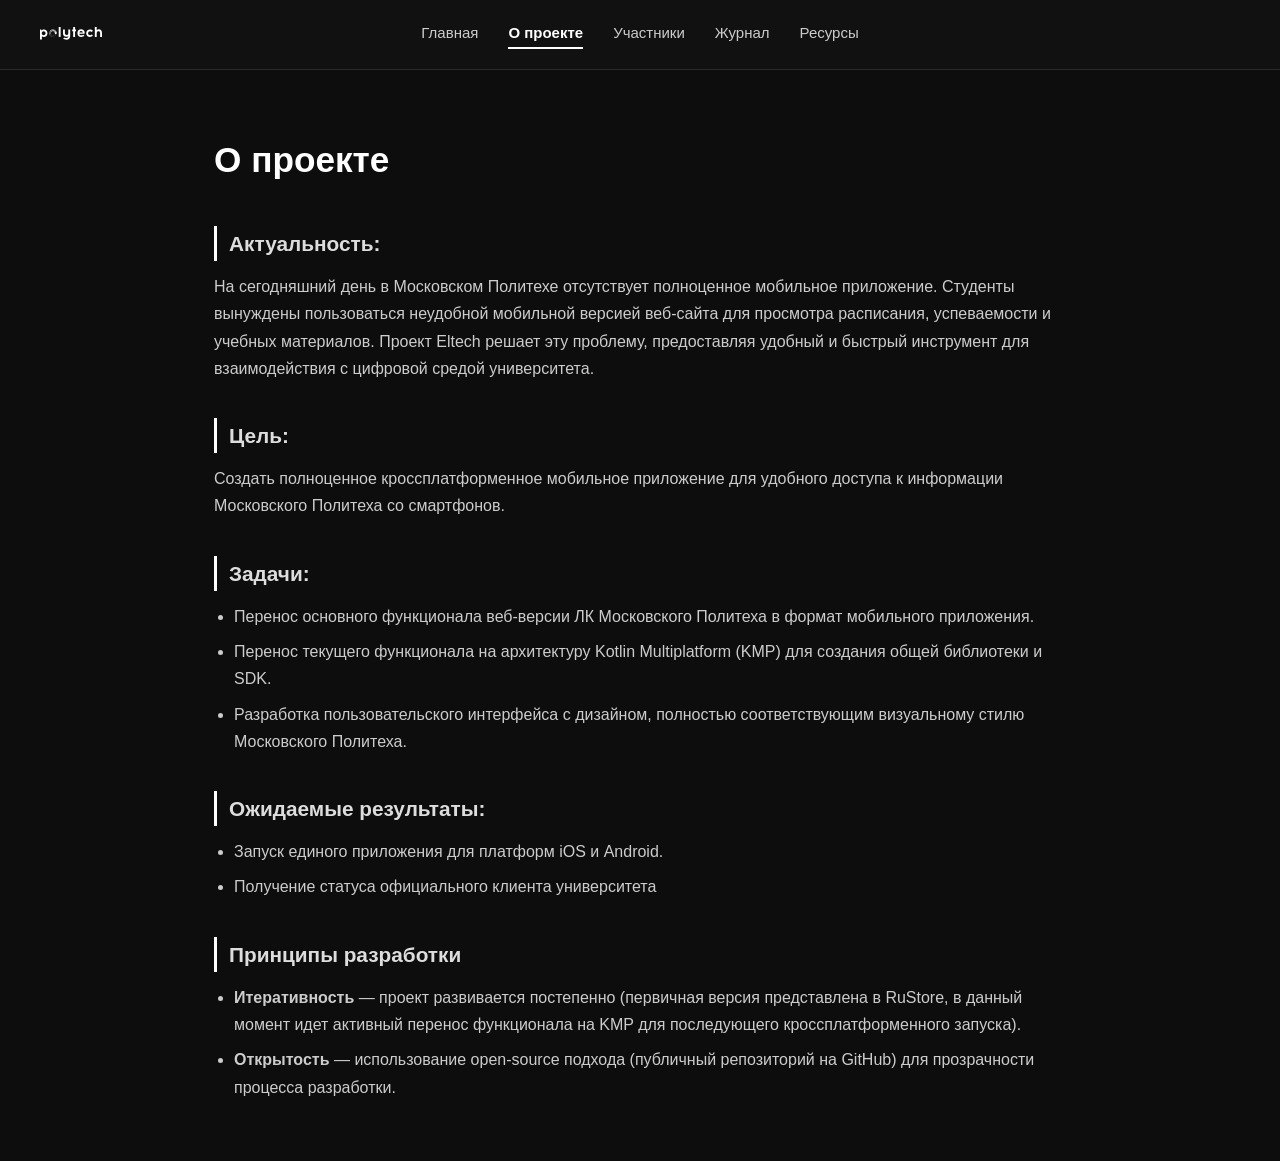
==== about.html @ 54b14ecb "Add files via upload" ====
<!DOCTYPE html>
<html lang="ru">
<head>
    <meta charset="UTF-8">
    <meta name="viewport" content="width=device-width, initial-scale=1.0">
    <title>Eltech - О проекте</title>
    <link rel="stylesheet" href="style.css">
</head>
<body>
    <header>
        <a href="index.html" class="logo">
            <img src="logo.svg" alt="Eltech">
        </a>
        <nav>
            <a href="index.html">Главная</a>
            <a href="about.html" class="active">О проекте</a>
            <a href="members.html">Участники</a>
            <a href="journal.html">Журнал</a>
            <a href="resources.html">Ресурсы</a>
        </nav>
    </header>
    <main>
        <h1>О проекте</h1>
        <h2>Актуальность:</h2>
        <p>
              На сегодняшний день в Московском Политехе отсутствует полноценное мобильное приложение. Студенты вынуждены пользоваться неудобной мобильной версией 
              веб-сайта для просмотра расписания, успеваемости и учебных материалов. Проект Eltech решает эту проблему, предоставляя удобный и быстрый инструмент 
              для взаимодействия с цифровой средой университета.
        </p>

        <h2>Цель:</h2>
        <p>Создать полноценное кроссплатформенное мобильное приложение для удобного доступа к информации Московского Политеха со смартфонов.</p>

        <h2>Задачи:</h2>
        <ul>
            <li>Перенос основного функционала веб-версии ЛК Московского Политеха в формат мобильного приложения.</li>
            <li>Перенос текущего функционала на архитектуру Kotlin Multiplatform (KMP) для создания общей библиотеки и SDK.</li>
            <li>Разработка пользовательского интерфейса с дизайном, полностью соответствующим визуальному стилю Московского Политеха.</li>
        </ul>

        <h2>Ожидаемые результаты:</h2>
        <ul>
            <li>Запуск единого приложения для платформ iOS и Android.</li>
            <li>Получение статуса официального клиента университета</li>
        </ul>

        <h2>Принципы разработки</h2>
        <ul>
            <li><strong>Итеративность</strong> — проект развивается постепенно (первичная версия представлена в RuStore, в данный момент идет активный перенос функционала на KMP для последующего кроссплатформенного запуска).</li>
            <li><strong>Открытость</strong> — использование open-source подхода (публичный репозиторий на GitHub) для прозрачности процесса разработки.</li>
        </ul>
        
    </main>
</body>
</html>
---- style.css ----
/*Общее*/
* {
  margin: 0;
  padding: 0;
  box-sizing: border-box;
}

body {
  background-color: #0d0d0d;
  color: #f0f0f0;
  font-family: Arial, sans-serif;
  font-size: 16px;
  line-height: 1.7;
}

/*Шапка*/
header {
  background-color: #111111;
  border-bottom: 1px solid #2a2a2a;
  padding: 0 40px;
  height: 70px;
  display: grid;
  grid-template-columns: 1fr auto 1fr;
  align-items: center;
  position: sticky;
  top: 0;
  z-index: 100;
}

.logo svg {
  height: 40px;
}

nav {
  display: flex;
  gap: 30px;
}

nav a {
  color: #cccccc;
  text-decoration: none;
  font-size: 15px;
  transition: color 0.2s;
}

nav a:hover {
  color: #ffffff;
  text-decoration: none;
}

nav a.active {
  color: #ffffff;
  font-weight: bold;
  border-bottom: 2px solid #ffffff;
  padding-bottom: 2px;
  text-decoration: none;
}

/*Контент*/
main {
  max-width: 900px;
  margin: 60px auto;
  padding: 0 24px;
}

h1 {
  font-size: 2.2rem;
  margin-bottom: 20px;
  color: #ffffff;
}

h2 {
  font-size: 1.3rem;
  margin-top: 36px;
  margin-bottom: 12px;
  color: #dddddd;
  border-left: 3px solid #ffffff;
  padding-left: 12px;
}

p {
  margin-bottom: 16px;
  color: #cccccc;
}

/*Списки*/
ul {
  margin: 12px 0 20px 20px;
  color: #cccccc;
}

li {
  margin-bottom: 8px;
}

/*Ссылки*/
a {
  color: #aaaaff;
  text-decoration: none;
}

a:hover {
  text-decoration: underline;
}

/*Таблица*/
table {
  width: 100%;
  border-collapse: collapse;
  margin-top: 20px;
}

th {
  background-color: #1a1a1a;
  color: #ffffff;
  padding: 12px 16px;
  text-align: left;
  border-bottom: 2px solid #717070;
  font-weight: bold;
}

td {
  padding: 10px 16px;
  border-bottom: 1px solid #222222;
  color: #cccccc;
  font-weight: normal;
}

tr:hover td, tr:hover th {
  background-color: #161616;
}
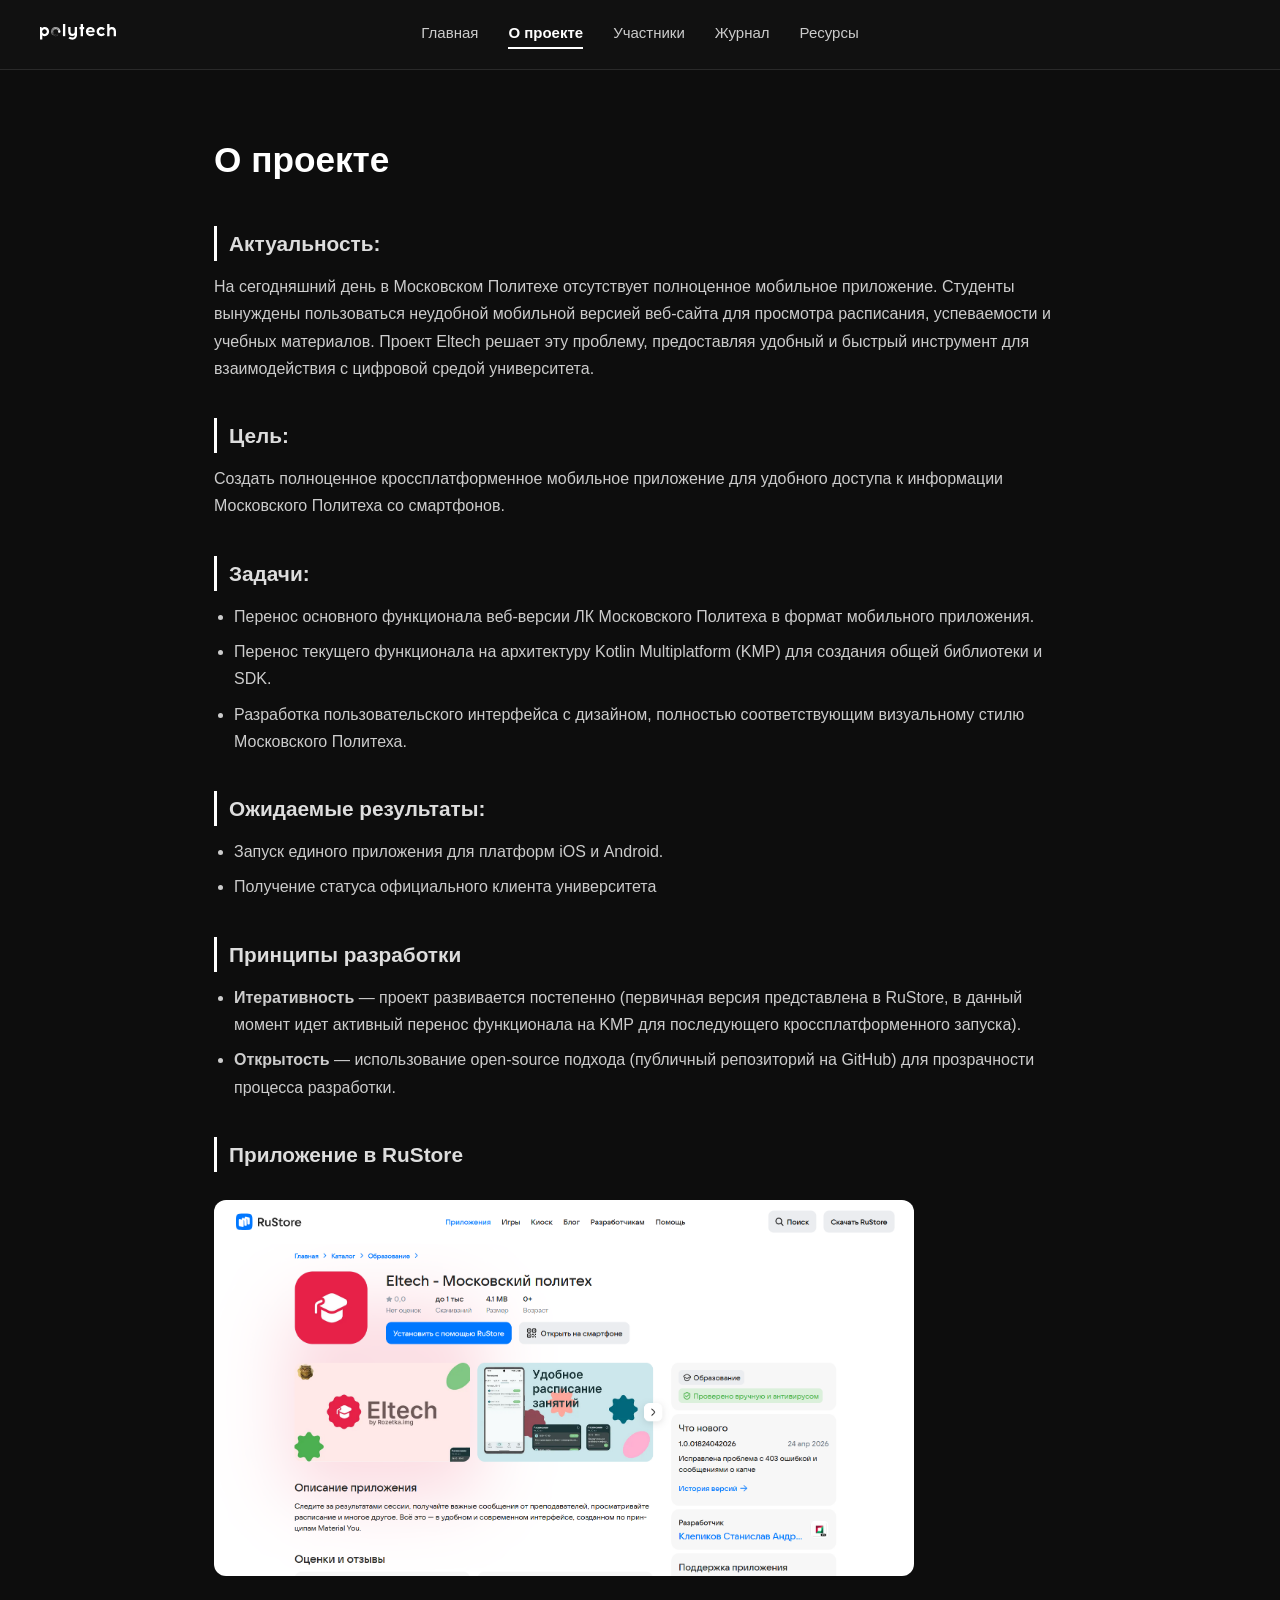
==== commit c91e7ee7: "Add files via upload" ====
--- a/about.html
+++ b/about.html
@@ -50,6 +50,8 @@
             <li><strong>Открытость</strong> — использование open-source подхода (публичный репозиторий на GitHub) для прозрачности процесса разработки.</li>
         </ul>
         
+        <h2>Приложение в RuStore</h2>
+        <img src="rustore.png" alt="Eltech в RuStore" style="width: 100%; max-width: 700px; border-radius: 12px; margin: 16px 0;">
     </main>
 </body>
 </html>
--- a/style.css
+++ b/style.css
@@ -27,8 +27,8 @@
   z-index: 100;
 }
 
-.logo svg {
-  height: 40px;
+.logo img {
+  height: 16px;
 }
 
 nav {
@@ -128,4 +128,52 @@
 
 tr:hover td, tr:hover th {
   background-color: #161616;
+}
+
+@media (max-width: 768px) {
+  body {
+    overflow-x: hidden;
+  }
+
+  header {
+    grid-template-columns: 1fr;
+    width: 100%;
+    height: auto;
+    padding: 12px 16px;
+    gap: 10px;
+    justify-items: center;
+  }
+
+  .logo img {
+    height: 30px;
+  }
+
+  nav {
+    width: 100%;
+    flex-wrap: wrap;
+    justify-content: center;
+    gap: 8px 16px;
+  }
+
+  nav a {
+    font-size: 13px;
+  }
+
+  main {
+    margin: 24px auto;
+    padding: 0 16px;
+  }
+
+  h1 { font-size: 1.6rem; }
+  h2 { font-size: 1.1rem; }
+
+  table {
+    display: block;
+    overflow-x: auto;
+  }
+
+  th, td {
+    white-space: normal;
+    min-width: 100px;
+  }
 }
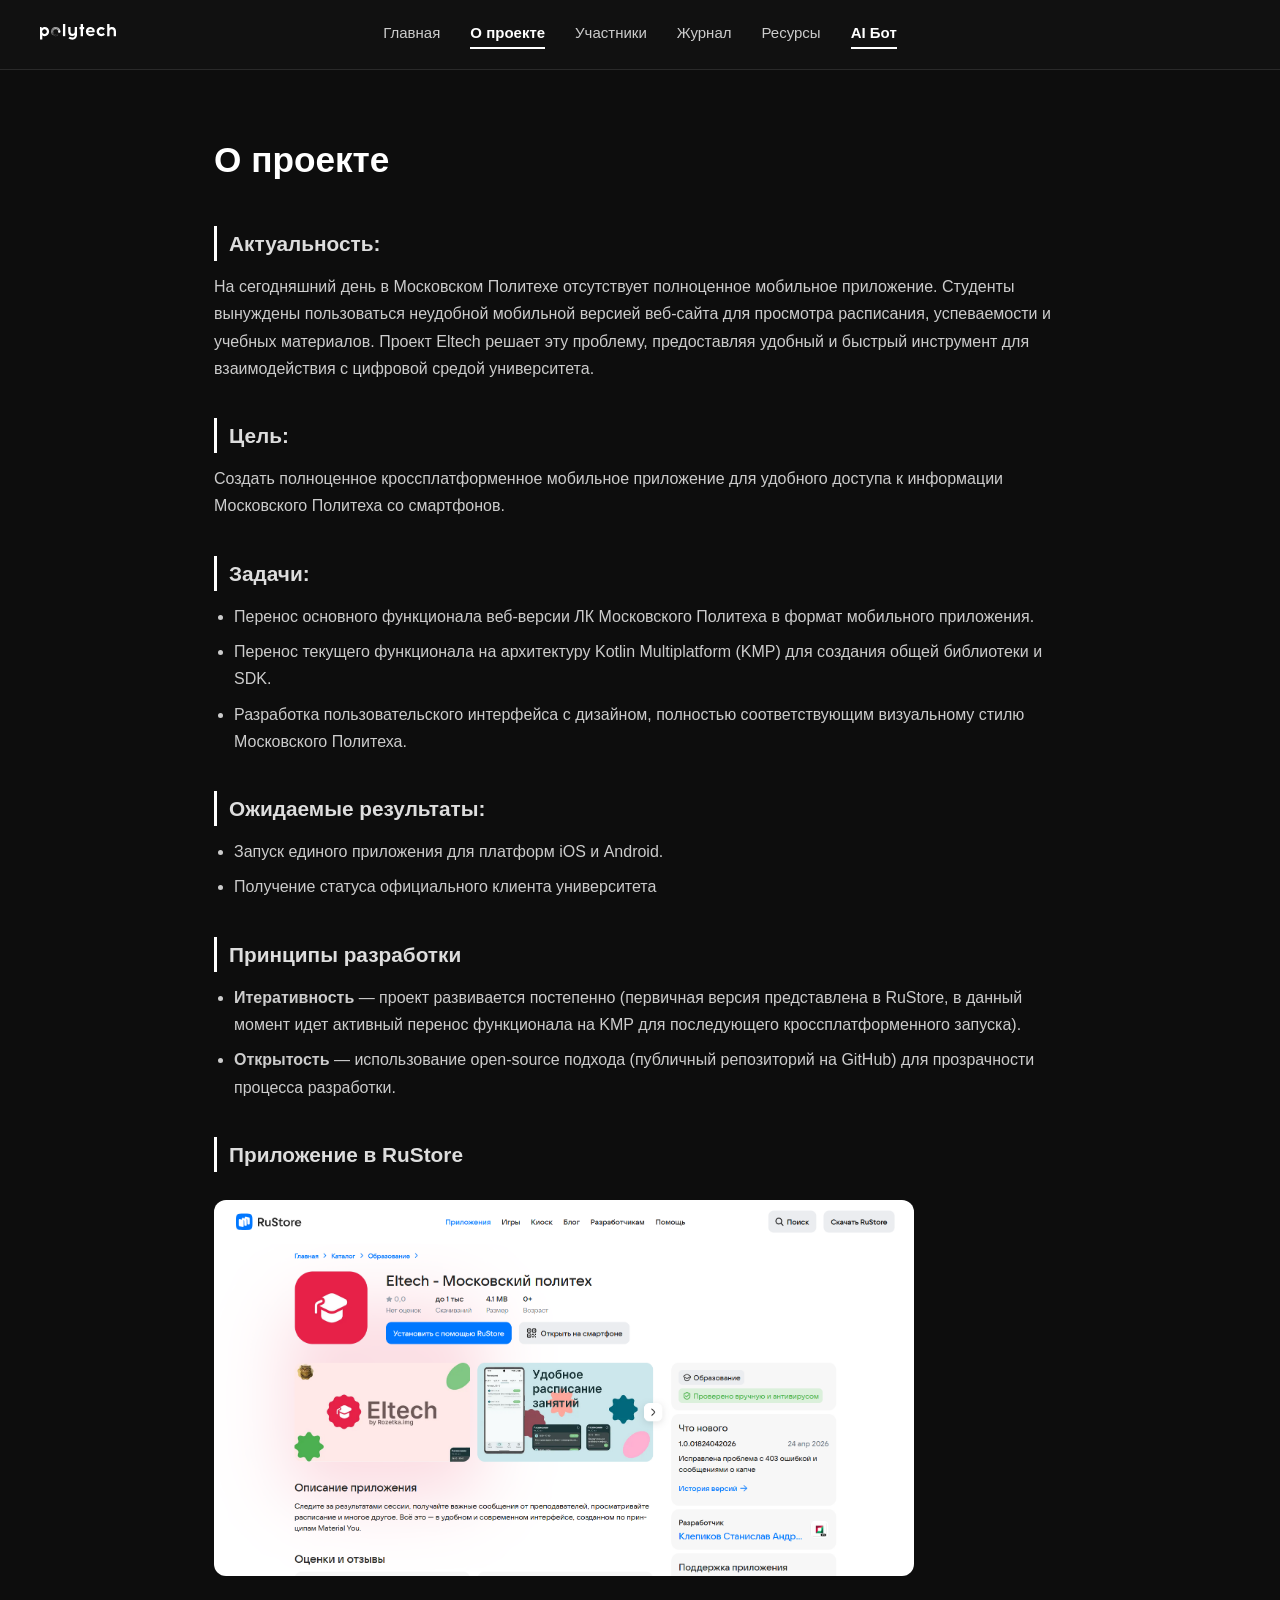
==== commit 7d2e672b: "Add files via upload" ====
--- a/about.html
+++ b/about.html
@@ -17,6 +17,7 @@
             <a href="members.html">Участники</a>
             <a href="journal.html">Журнал</a>
             <a href="resources.html">Ресурсы</a>
+            <a href="chatBot.html" class="active">AI Бот</a>
         </nav>
     </header>
     <main>
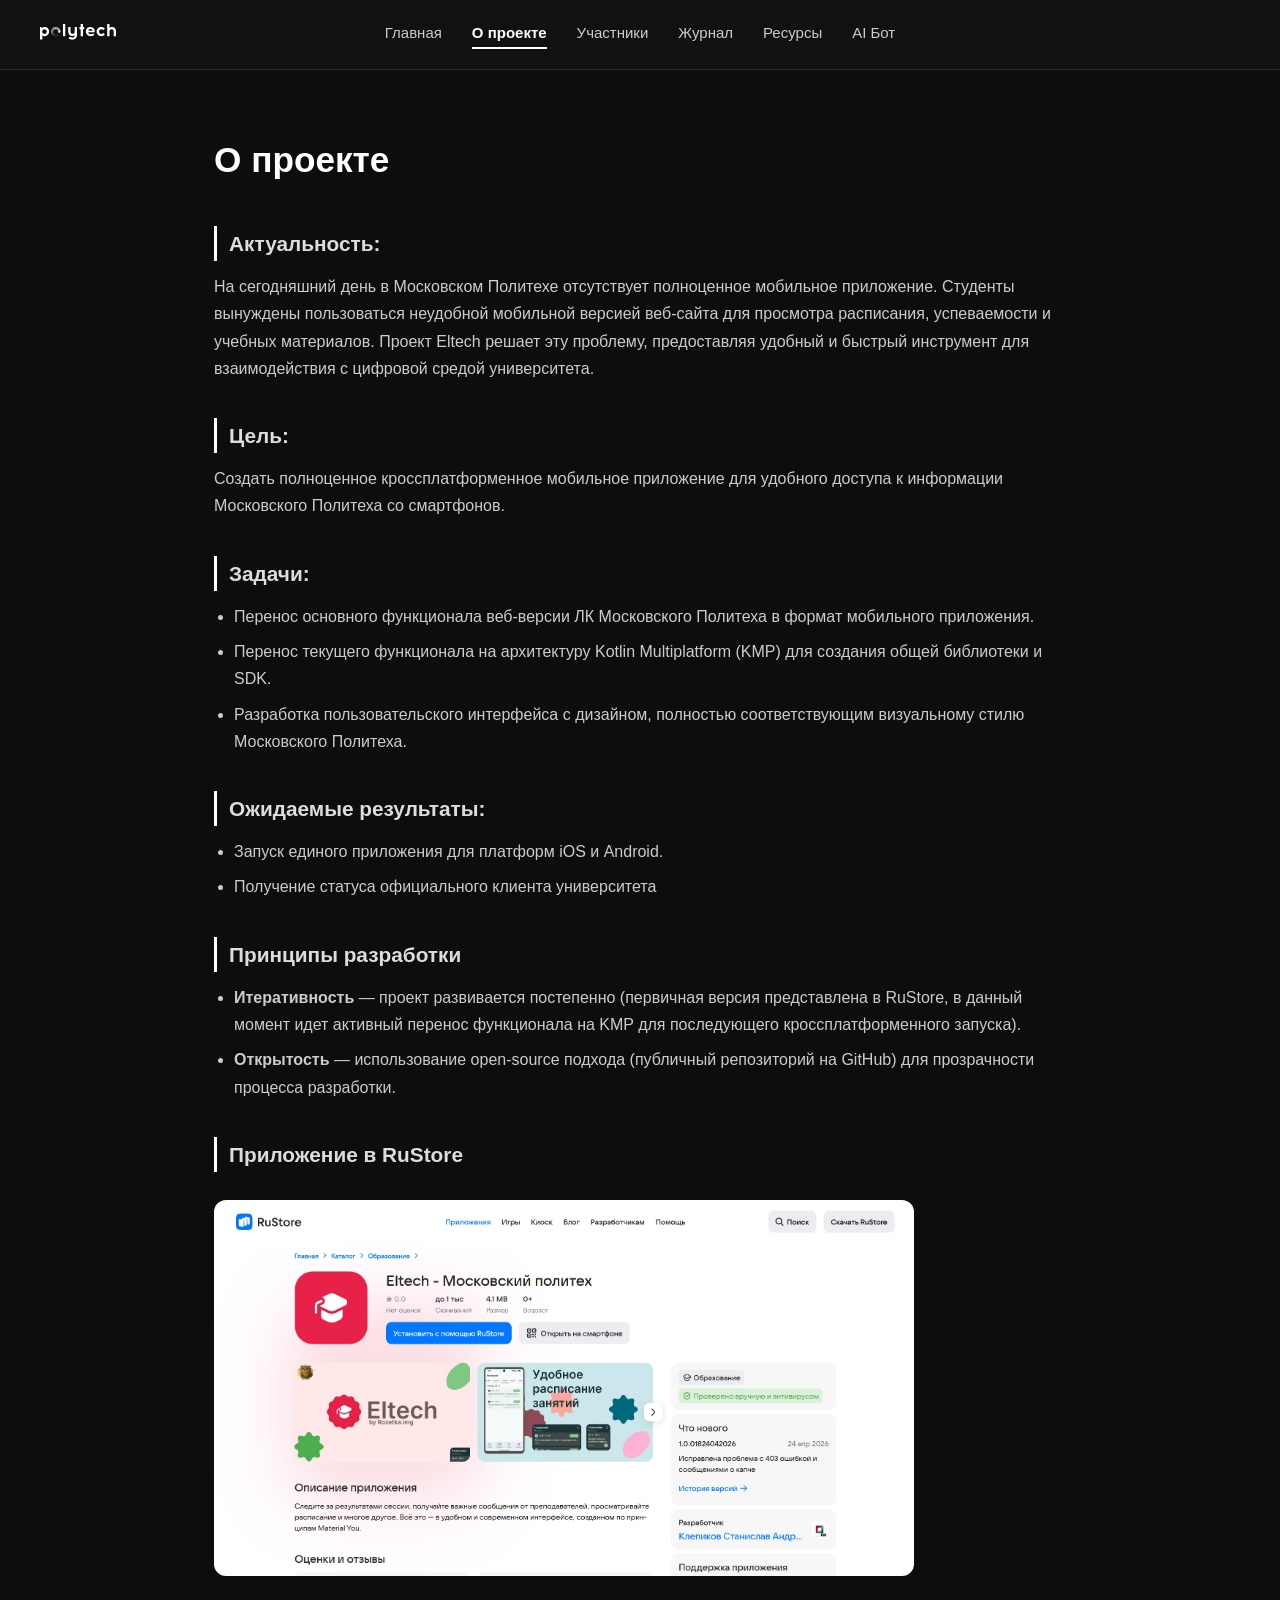
==== commit a478e92e: "Add files via upload" ====
--- a/about.html
+++ b/about.html
@@ -17,7 +17,7 @@
             <a href="members.html">Участники</a>
             <a href="journal.html">Журнал</a>
             <a href="resources.html">Ресурсы</a>
-            <a href="chatBot.html" class="active">AI Бот</a>
+            <a href="chatBot.html">AI Бот</a>
         </nav>
     </header>
     <main>
